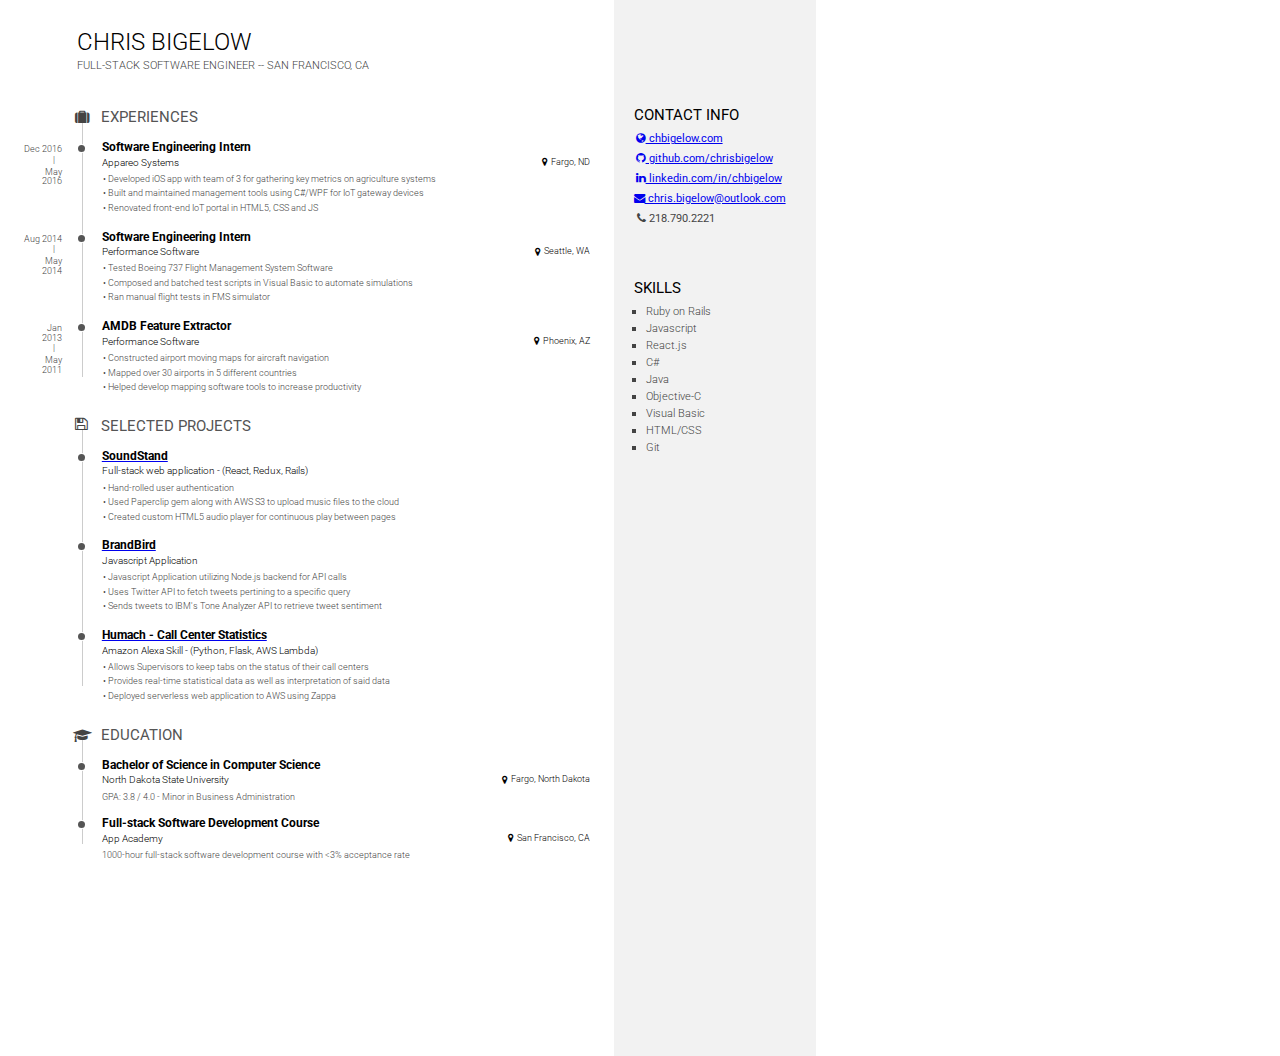
==== resume/resume.html @ 8489573d "fixed typos and added online resume" ====
<!DOCTYPE html>
<html>
  <head>
    <meta charset="utf-8" />
    <link href="https://fonts.googleapis.com/css?family=Cabin" rel="stylesheet">
    <link href="https://fonts.googleapis.com/css?family=Roboto:300" rel="stylesheet">
    <link rel="stylesheet" type="text/css" href="dep/normalize.css/normalize.css" />
    <link rel="stylesheet" href="https://cdnjs.cloudflare.com/ajax/libs/font-awesome/4.7.0/css/font-awesome.min.css">
    <link rel="stylesheet" type="text/css" href="style.css" />
  </head>
  <body lang="en">
    <section id="main">
      <header id="title">
        <h1>Chris Bigelow</h1>
        <span class="subtitle">Full-stack Software Engineer -- San Francisco, CA</span>
      </header>
      <section class="main-block">
        <h2>
          <i class="fa fa-suitcase"></i> Experiences
        </h2>
        <section class="blocks">
          <div class="date">
            <span>Dec 2016</span><span>May 2016</span>
          </div>
          <div class="decorator">
          </div>
          <div class="details">
            <header>
              <h3>Software Engineering Intern</h3>
              <span class="place">Appareo Systems</span>
              <span class="location">Fargo, ND</span>
            </header>
            <div>
              <ul>
                <li>Developed iOS app with team of 3 for gathering key metrics on agriculture systems</li>
                <li>Built and maintained management tools using C#/WPF for IoT gateway devices</li>
                <li>Renovated front-end IoT portal in HTML5, CSS and JS</li>
              </ul>
              </div>
          </div>
        </section>
        <section class="blocks">
          <div class="date">
            <span>Aug 2014</span><span>May 2014</span>
          </div>
          <div class="decorator">
          </div>
          <div class="details">
            <header>
              <h3>Software Engineering Intern</h3>
              <span class="place">Performance Software</span>
              <span class="location">Seattle, WA</span>
            </header>
            <div>
              <ul>
                <li>Tested Boeing 737 Flight Management System Software</li>
                <li>Composed and batched test scripts in Visual Basic to automate simulations</li>
                <li>Ran manual flight tests in FMS simulator</li>
              </ul>
            </div>
          </div>
        </section>
        <section class="blocks">
          <div class="date">
            <span>Jan<br>2013</span><span>May 2011</span>
          </div>
          <div class="decorator">
          </div>
          <div class="details">
            <header>
              <h3>AMDB Feature Extractor</h3>
              <span class="place">Performance Software</span>
              <span class="location">Phoenix, AZ</span>
            </header>
            <div>
              <ul>
                <li>Constructed airport moving maps for aircraft navigation</li>
                <li>Mapped over 30 airports in 5 different countries</li>
                <li>Helped develop mapping software tools to increase productivity</li>
              </ul>
              </div>
          </div>
        </section>
      </section>
      <section class="main-block">
        <h2>
          <i class="fa fa-floppy-o"></i> Selected Projects
        </h2>
        <section class="blocks">
          <div class="date">
            <!-- <span>2017</span> -->
          </div>
          <div class="decorator">
          </div>
          <div class="details">
            <header>
              <a href="https://github.com/chrisbigelow/soundstand"><h3>SoundStand</h3></a>
              <span class="place">Full-stack web application - (React, Redux, Rails)</span>
            </header>
            <div>
              <ul>
                <li>Hand-rolled user authentication</li>
                <li>Used Paperclip gem along with AWS S3 to upload music files to the cloud</li>
                <li>Created custom HTML5 audio player for continuous play between pages</li>
              </ul>
            </div>
          </div>
        </section>
        <section class="blocks">
          <div class="date">
          </div>
          <div class="decorator">
          </div>
          <div class="details">
            <header>
              <a href="https://github.com/chrisbigelow/brandbird"><h3>BrandBird</h3></a>
              <span class="place">Javascript Application</span>
            </header>
            <div>
              <ul>
                <li>Javascript Application utilizing Node.js backend for API calls</li>
                <li>Uses Twitter API to fetch tweets pertining to a specific query</li>
                <li>Sends tweets to IBM's Tone Analyzer API to retrieve tweet sentiment</li>
              </ul>
            </div>
          </div>
        </section>
        <section class="blocks">
          <div class="date">
          </div>
          <div class="decorator">
          </div>
          <div class="details">
            <header>
              <a href="http://csprojects.cs.ndsu.nodak.edu/capstone/PreviousProjects/projects/?project=2017_Humach"><h3>Humach - Call Center Statistics</h3></a>
              <span class="place">Amazon Alexa Skill - (Python, Flask, AWS Lambda)</span>
            </header>
            <div>
              <ul>
                <li>Allows Supervisors to keep tabs on the status of their call centers</li>
                <li>Provides real-time statistical data as well as interpretation of said data</li>
                <li>Deployed serverless web application to AWS using Zappa</li>
              </ul>
            </div>
          </div>
        </section>
      </section>
      <section class="main-block concise">
        <h2>
          <i class="fa fa-graduation-cap"></i> Education
        </h2>
        <section class="blocks">
          <div class="date">
            <!-- <span>2009</span><span>2014</span> -->
          </div>
          <div class="decorator">
          </div>
          <div class="details">
            <header>
              <h3>Bachelor of Science in Computer Science</h3>
              <span class="place">North Dakota State University</span>
              <span class="location">Fargo, North Dakota</span>
            </header>
            <div>GPA: 3.8 / 4.0  -  Minor in Business Administration</div>
          </div>
        </section>
        <section class="blocks">
          <div class="date">
            <!-- <span>2005</span><span>2009</span> -->
          </div>
          <div class="decorator">
          </div>
          <div class="details">
            <header>
              <h3>Full-stack Software Development Course</h3>
              <span class="place">App Academy</span>
              <span class="location">San Francisco, CA</span>
            </header>
            <div>1000-hour full-stack software development course with <3% acceptance rate</div>
          </div>
        </section>
        <!-- <section class="blocks">
          <div class="date">
            <span>2005</span><span>2009</span>
          </div>
          <div class="decorator">
          </div>
          <div class="details">
            <header>
              <h3>B.S. in Existential Science (Double Major)</h3>
              <span class="place">Inexistent University</span>
              <span class="location">Some City, Some Country</span>
            </header>
            <div>President's Scholarship</div>
          </div>
        </section> -->
        <!-- <section class="blocks">
          <div class="date">
          </div>
          <div class="decorator">
          </div>
          <div class="details">
            <header>
              <h3>Massive Online Fee&ndash;Required Course (selective list)</h3>
            </header>
            <div class="concise">
              <ul>
                <li>Introduction to something else</li>
                <li>Introduction to some more useless things</li>
                <li>Philosophy in practice</li>
                <li>Recursive research and its impact on recursive research</li>
                <li>Artificial politics</li>
              </ul>
            </div>
          </div>
        </section> -->
      </section>
    </section>
    <aside id="sidebar">
      <div class="side-block" id="contact">
        <h1>
          Contact Info
        </h1>
        <ul> 
          <a href="http://chbigelow.com"><li><i class="fa fa-globe"></i> chbigelow.com</li></a>
          <a href="http://github.com/chrisbigelow"><li><i class="fa fa-github"></i> github.com/chrisbigelow</li></a>  
          <a href="http://linkedin.com/in/chbigelow"><li><i class="fa fa-linkedin"></i> linkedin.com/in/chbigelow</li></a>
          <a href="mailto:chris.bigelow@outlook.com"<li><i class="fa fa-envelope"></i> chris.bigelow@outlook.com</li></a>
          <li><i class="fa fa-phone"></i> 218.790.2221</li>
        </ul>
      </div>
      <div class="side-block" id="skills">
        <h1>Skills</h1>
        <ul class="bullet-it">
          <li>Ruby on Rails</li>
          <li>Javascript</li>
          <li>React.js</li>
          <li>C#</li>
          <li>Java</li>
          <li>Objective-C</li>
          <li>Visual Basic</li>
          <li>HTML/CSS</li>
          <li>Git</li>
        </ul>
        <!-- <ul>
          <li>Ordinarity</li>
          <li>No name rights</li>
        </ul> -->
      </div>
      <!-- <div class="side-block" id="disclaimer">
        This r&eacute;sum&eacute; was wholly typeset with HTML/CSS &mdash; see <code>git.io/vVSYL</code>
      </div> -->
    </aside>
  </body>
</html>
---- resume/style.css ----
@page{
  size: letter portrait;
  margin: 0;
}

*{
  box-sizing: border-box;
}

:root{
  --page-width: 8.5in;
  --page-height: 11in;
  --main-width: 6.4in;
  --sidebar-width: calc(var(--page-width) - var(--main-width));
  --decorator-horizontal-margin: 0.2in;

  --sidebar-horizontal-padding: 0.2in;

  /* XXX: using px for very good precision control */
  --decorator-outer-offset-top: 10px;
  --decorator-outer-offset-left: -5.5px;
  --decorator-border-width: 1px;
  --decorator-outer-dim: 9px;
  --decorator-border: 1px solid #ccc;

  --row-blocks-padding-top: 5pt;
  --date-block-width: 0.6in;

  --main-blocks-title-icon-offset-left: -19pt;
}

body{
  width: var(--page-width);
  height: var(--page-height);
  margin: 0;
  /* font-family: "Open Sans", sans-serif;  */
  font-family: 'Roboto', sans-serif;
  font-weight: 300;
  line-height: 1.3;
  color: #444;
  hyphens: auto;
}

h1, h2, h3{
  margin: 0;
  color: #000;
}

li{
  list-style-type: none;
}

#main{
  float: left;
  width: var(--main-width);
  padding: 0.25in 0.25in 0 0.25in;
  font-size: 7pt;
}

#sidebar{
  float: right;
  position: relative; /* for disclaimer */
  width: var(--sidebar-width);
  height: 100%;
  padding: 0.6in var(--sidebar-horizontal-padding);
  background-color: #f2f2f2;
  font-size: 8.5pt;
}

/* main */

/** big title **/
#title, h1, h2{
  text-transform: uppercase;
}

#title{
  position: relative;
  left: 0.55in;
  margin-bottom: 0.3in;
  line-height: 1.2;
}

#title h1{
  font-weight: 300;
  font-size: 18pt;
  line-height: 1.5;
}

#title h1 strong{
  margin: auto 2pt auto 4pt;
  font-weight: 600;
}

.subtitle{
  font-size: 8pt;
}

/*** categorial blocks ***/

.main-block{
  margin-top: 0.1in;
}

#main h2{
  position: relative;
  top: var(--row-blocks-padding-top);
  /* XXX: 0.5px for aligning fx printing */
  left: calc((var(--date-block-width) + var(--decorator-horizontal-margin)));
  font-weight: 400;
  font-size: 11pt;
  color: #555;
}

#main h2 > i{
  /* use absolute position to prevent icon's width from misaligning title */
  /* assigning a fixed width here is no better due to needing to align decorator
     line too */
  position: absolute;
  left: var(--main-blocks-title-icon-offset-left);
  z-index: 1; /* over decorator line */
  color: #444;
}

#main h2::after{ /* extends the decorator line */
  height: calc(var(--row-blocks-padding-top) * 2);
  position: relative;
  top: calc(-1 * var(--row-blocks-padding-top));
  /* XXX: 0.5px for aligning fx printing */
  left: calc(-1 * var(--decorator-horizontal-margin));
  display: block;
  border-left: var(--decorator-border);
  z-index: 0;
  line-height: 0;
  font-size: 0;
  content: ' ';
}

/**** minor tweaks on the icon fonts ****/
#main h2 > .fa-graduation-cap{
  left: calc(var(--main-blocks-title-icon-offset-left) - 2pt);
  top: 2pt;
}

#main h2 > .fa-suitcase{
  top: 1pt;
}

#main h2 > .fa-folder-open{
  top: 1.5pt;
}

/**** individual row blocks (date - decorator - details) ****/

.blocks{
  display: flex;
  flex-flow: row nowrap;
}

.blocks > div{
  padding-top: var(--row-blocks-padding-top);
}

.date{
  flex: 0 0 var(--date-block-width);
  padding-top: calc(var(--row-blocks-padding-top) + 2.5pt) !important;
  padding-right: var(--decorator-horizontal-margin);
  font-size: 7pt;
  text-align: right;
  line-height: 1;
}

.date span{
  display: block;
}

.date span:nth-child(2)::before{
  position: relative;
  top: 1pt;
  right: 5.5pt;
  display: block;
  height: 10pt;
  content: '|';
}

.decorator{
  flex: 0 0 0;
  position: relative;
  width: 2pt;
  min-height: 100%;
  border-left: var(--decorator-border);
}

/*
 * XXX: Use two filled circles to achieve the circle-with-white-border effect.
 * The normal technique of only using one pseudo element and
 * border: 1px solid white; style makes firefox erroneously either:
 * 1) overflows the grayshade background (if no background-clip is set), or
 * 2) shows decorator line which should've been masked by the white border
 *
 */

.decorator::before{
  position: absolute;
  top: var(--decorator-outer-offset-top);
  left: var(--decorator-outer-offset-left);
  content: ' ';
  display: block;
  width: var(--decorator-outer-dim);
  height: var(--decorator-outer-dim);
  border-radius: calc(var(--decorator-outer-dim) / 2);
  background-color: #fff;
}

.decorator::after{
  position: absolute;
  top: calc(var(--decorator-outer-offset-top) + var(--decorator-border-width));
  left: calc(var(--decorator-outer-offset-left) + var(--decorator-border-width));
  content: ' ';
  display: block;
  width: calc(var(--decorator-outer-dim) - (var(--decorator-border-width) * 2));
  height: calc(var(--decorator-outer-dim) - (var(--decorator-border-width) * 2));
  border-radius: calc((var(--decorator-outer-dim) - (var(--decorator-border-width) * 2)) / 2);
  background-color: #555;
}

.blocks:last-child .decorator{ /* slightly shortens it */
  margin-bottom: 0.25in;
}

/***** fine-tunes on the details block where the real juice is *****/

.details{
  flex: 1 0 0;
  padding-left: var(--decorator-horizontal-margin);
  padding-top: calc(var(--row-blocks-padding-top) - 0.5pt) !important; /* not sure why but this is needed for better alignment */
}

.details header{
  color: #000;
}

.details h3{
  font-size: 9pt;
}

.main-block:not(.concise) .details div{
  margin: 0.18in 0 0.1in 0; 
}

.main-block:not(.concise) .blocks:last-child .details div{
  margin-bottom: 0;
}

.main-block.concise .details div:not(.concise){
  /* use padding to work around the fact that margin doesn't affect floated
     neighboring elements */
  padding: 0.05in 0 0.07in 0;
}

.details .place{
  float: left;
  font-size: 7.5pt;
}

.details .location{
  float: right;
}

.details div{
  clear: both;
}

.details .location::before{
  display: inline-block;
  position: relative;
  right: 3pt;
  top: 0.25pt;
  font-family: FontAwesome;
  font-weight: normal;
  font-style: normal;
  text-decoration: inherit;
  content: "\f041";
}

/***** fine-tunes on the lists... *****/

#main ul{
  padding-left: 0.07in;
  margin: 0.08in 0;
}

#main li{
  margin: 0 0 0.025in 0;
}

/****** customize list symbol style ******/
#main li::before{
  position: relative;
  margin-left: -4.25pt;
  content: '• ';
}

.details .concise ul{
  margin: 0 !important;
  -webkit-columns: 2;
  -moz-columns: 2;
  columns: 2;
}

.details .concise li{
  margin: 0 !important;
}

.details .concise li{
  margin-left: 0 !important;
}



/* sidebar */

#sidebar h1{
  font-weight: 400;
  font-size: 11pt;
}

.side-block{
  margin-top: 0.5in; 
}

#contact ul{
  margin-top: 0.05in;
  padding-left: 0;
  /* font-family: "Source Code Pro"; */
  font-weight: 400;
  line-height: 1.75;
}

#contact li > i{
  width: 9pt; /* for text alignment */
  text-align: right;
}

#skills{
  line-height: 1.5;
}

#skills ul{
  margin: 0.05in 0 0.15in;
  padding: 0;
}

#disclaimer{
  position: absolute;
  bottom: var(--sidebar-horizontal-padding);
  right: var(--sidebar-horizontal-padding);
  font-size: 7.5pt;
  font-style: italic;
  line-height: 1.1;
  text-align: right;
  color: #777;
}

#disclaimer code{
  color: #666;
  /* font-family: "Source Code Pro"; */
  font-weight: 400;
  font-style: normal;
}

.bullet-it li{
  list-style-type: square;
  margin-left: 12px;
}
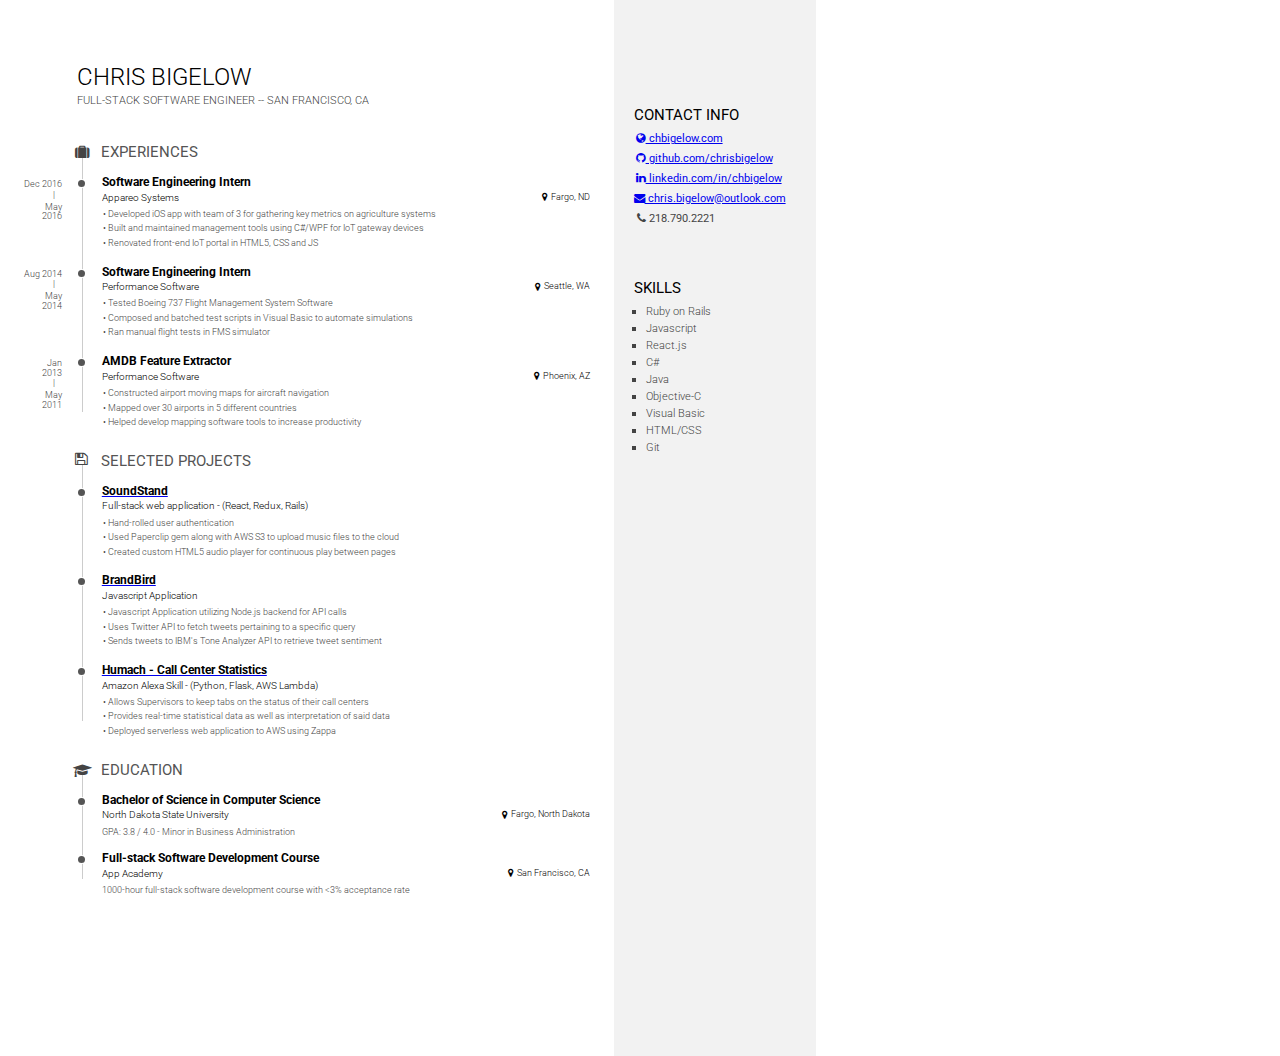
==== commit 6859a587: "fixed typo" ====
--- a/resume/resume.html
+++ b/resume/resume.html
@@ -119,7 +119,7 @@
             <div>
               <ul>
                 <li>Javascript Application utilizing Node.js backend for API calls</li>
-                <li>Uses Twitter API to fetch tweets pertining to a specific query</li>
+                <li>Uses Twitter API to fetch tweets pertaining to a specific query</li>
                 <li>Sends tweets to IBM's Tone Analyzer API to retrieve tweet sentiment</li>
               </ul>
             </div>
--- a/resume/style.css
+++ b/resume/style.css
@@ -55,6 +55,7 @@
   width: var(--main-width);
   padding: 0.25in 0.25in 0 0.25in;
   font-size: 7pt;
+  margin-top: 35px;
 }
 
 #sidebar{
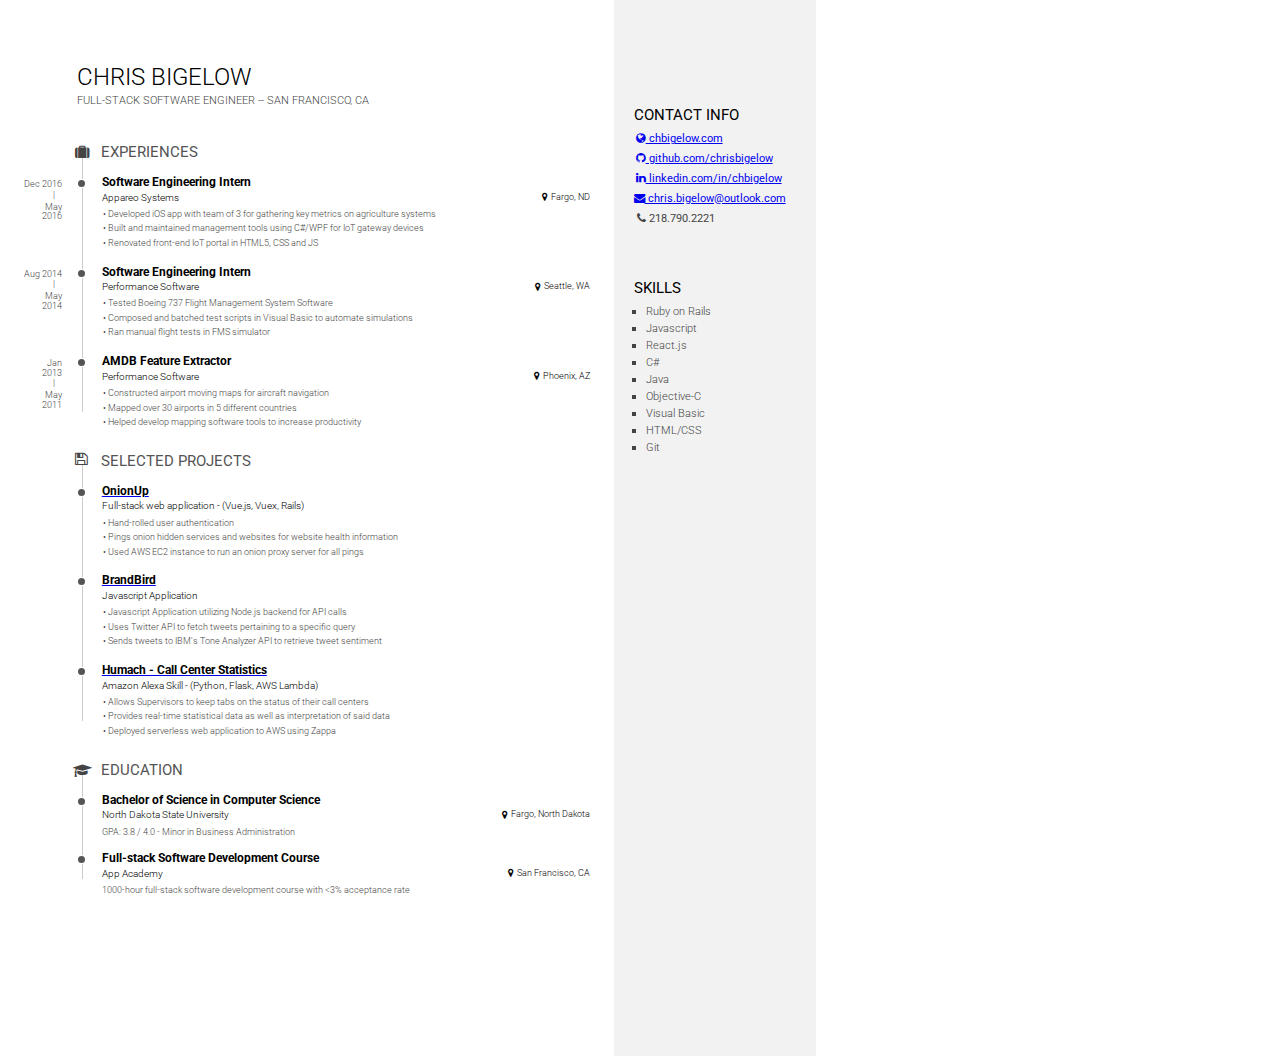
==== commit 75362792: "changed first project on resume" ====
--- a/resume/resume.html
+++ b/resume/resume.html
@@ -94,14 +94,14 @@
           </div>
           <div class="details">
             <header>
-              <a href="https://github.com/chrisbigelow/soundstand"><h3>SoundStand</h3></a>
-              <span class="place">Full-stack web application - (React, Redux, Rails)</span>
+              <a href="https://github.com/reidjs/onionup"><h3>OnionUp</h3></a>
+              <span class="place">Full-stack web application - (Vue.js, Vuex, Rails)</span>
             </header>
             <div>
               <ul>
                 <li>Hand-rolled user authentication</li>
-                <li>Used Paperclip gem along with AWS S3 to upload music files to the cloud</li>
-                <li>Created custom HTML5 audio player for continuous play between pages</li>
+                <li>Pings onion hidden services and websites for website health information</li>
+                <li>Used AWS EC2 instance to run an onion proxy server for all pings</li>
               </ul>
             </div>
           </div>
@@ -221,9 +221,9 @@
         <h1>
           Contact Info
         </h1>
-        <ul> 
+        <ul>
           <a href="http://chbigelow.com"><li><i class="fa fa-globe"></i> chbigelow.com</li></a>
-          <a href="http://github.com/chrisbigelow"><li><i class="fa fa-github"></i> github.com/chrisbigelow</li></a>  
+          <a href="http://github.com/chrisbigelow"><li><i class="fa fa-github"></i> github.com/chrisbigelow</li></a>
           <a href="http://linkedin.com/in/chbigelow"><li><i class="fa fa-linkedin"></i> linkedin.com/in/chbigelow</li></a>
           <a href="mailto:chris.bigelow@outlook.com"<li><i class="fa fa-envelope"></i> chris.bigelow@outlook.com</li></a>
           <li><i class="fa fa-phone"></i> 218.790.2221</li>
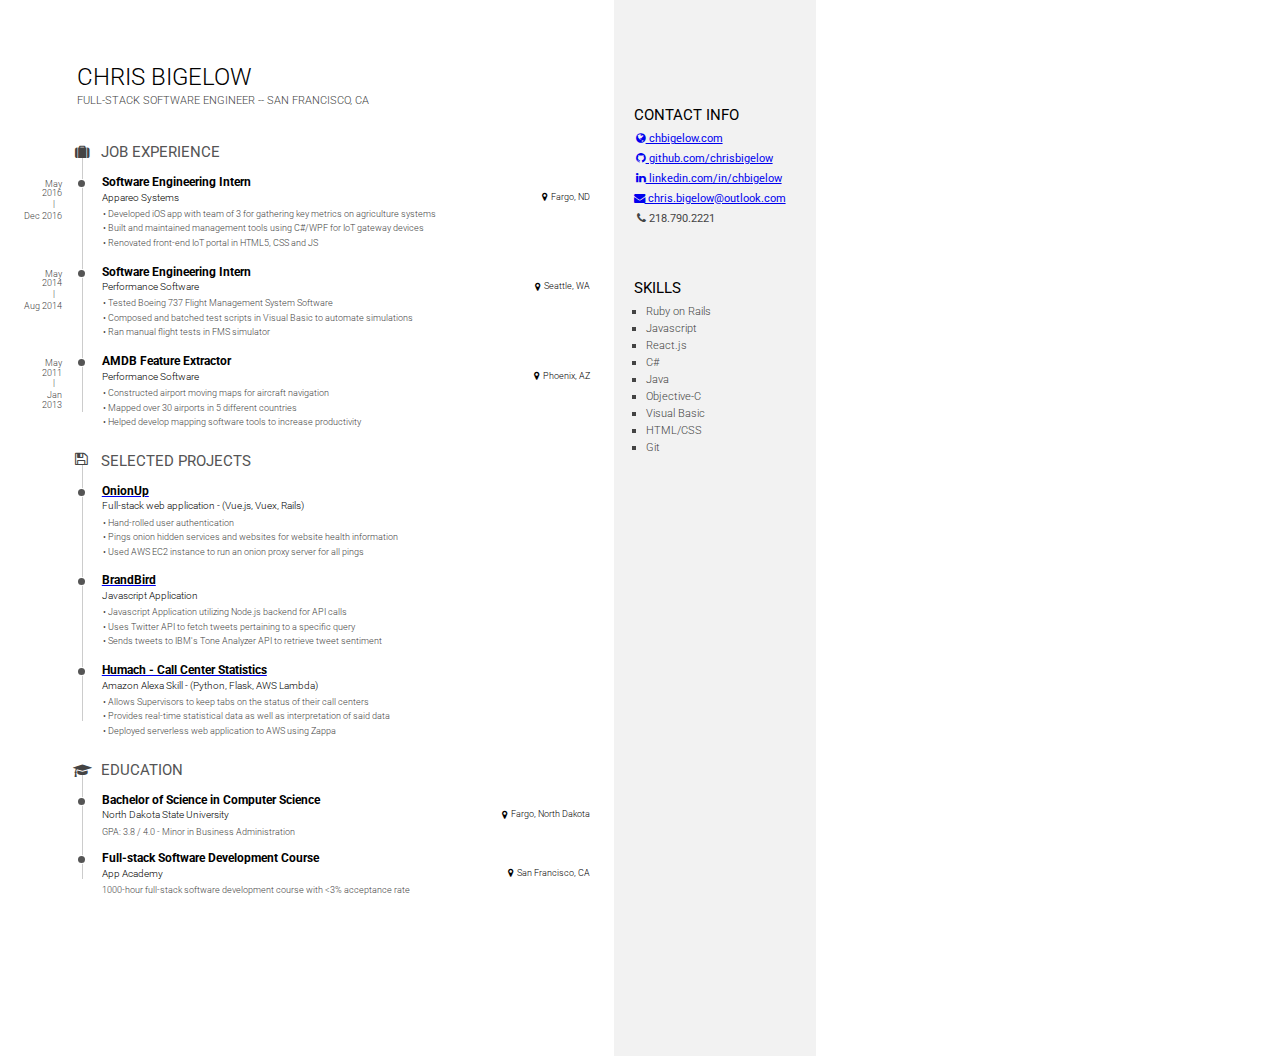
==== commit 268f6955: "fix resume" ====
--- a/resume/resume.html
+++ b/resume/resume.html
@@ -16,11 +16,11 @@
       </header>
       <section class="main-block">
         <h2>
-          <i class="fa fa-suitcase"></i> Experiences
+          <i class="fa fa-suitcase"></i> Job Experience
         </h2>
         <section class="blocks">
           <div class="date">
-            <span>Dec 2016</span><span>May 2016</span>
+            <span>May 2016</span><span>Dec 2016</span>
           </div>
           <div class="decorator">
           </div>
@@ -41,7 +41,7 @@
         </section>
         <section class="blocks">
           <div class="date">
-            <span>Aug 2014</span><span>May 2014</span>
+            <span>May 2014</span><span>Aug 2014</span>
           </div>
           <div class="decorator">
           </div>
@@ -62,7 +62,7 @@
         </section>
         <section class="blocks">
           <div class="date">
-            <span>Jan<br>2013</span><span>May 2011</span>
+            <span>May 2011</span><span>Jan<br>2013</span>
           </div>
           <div class="decorator">
           </div>
